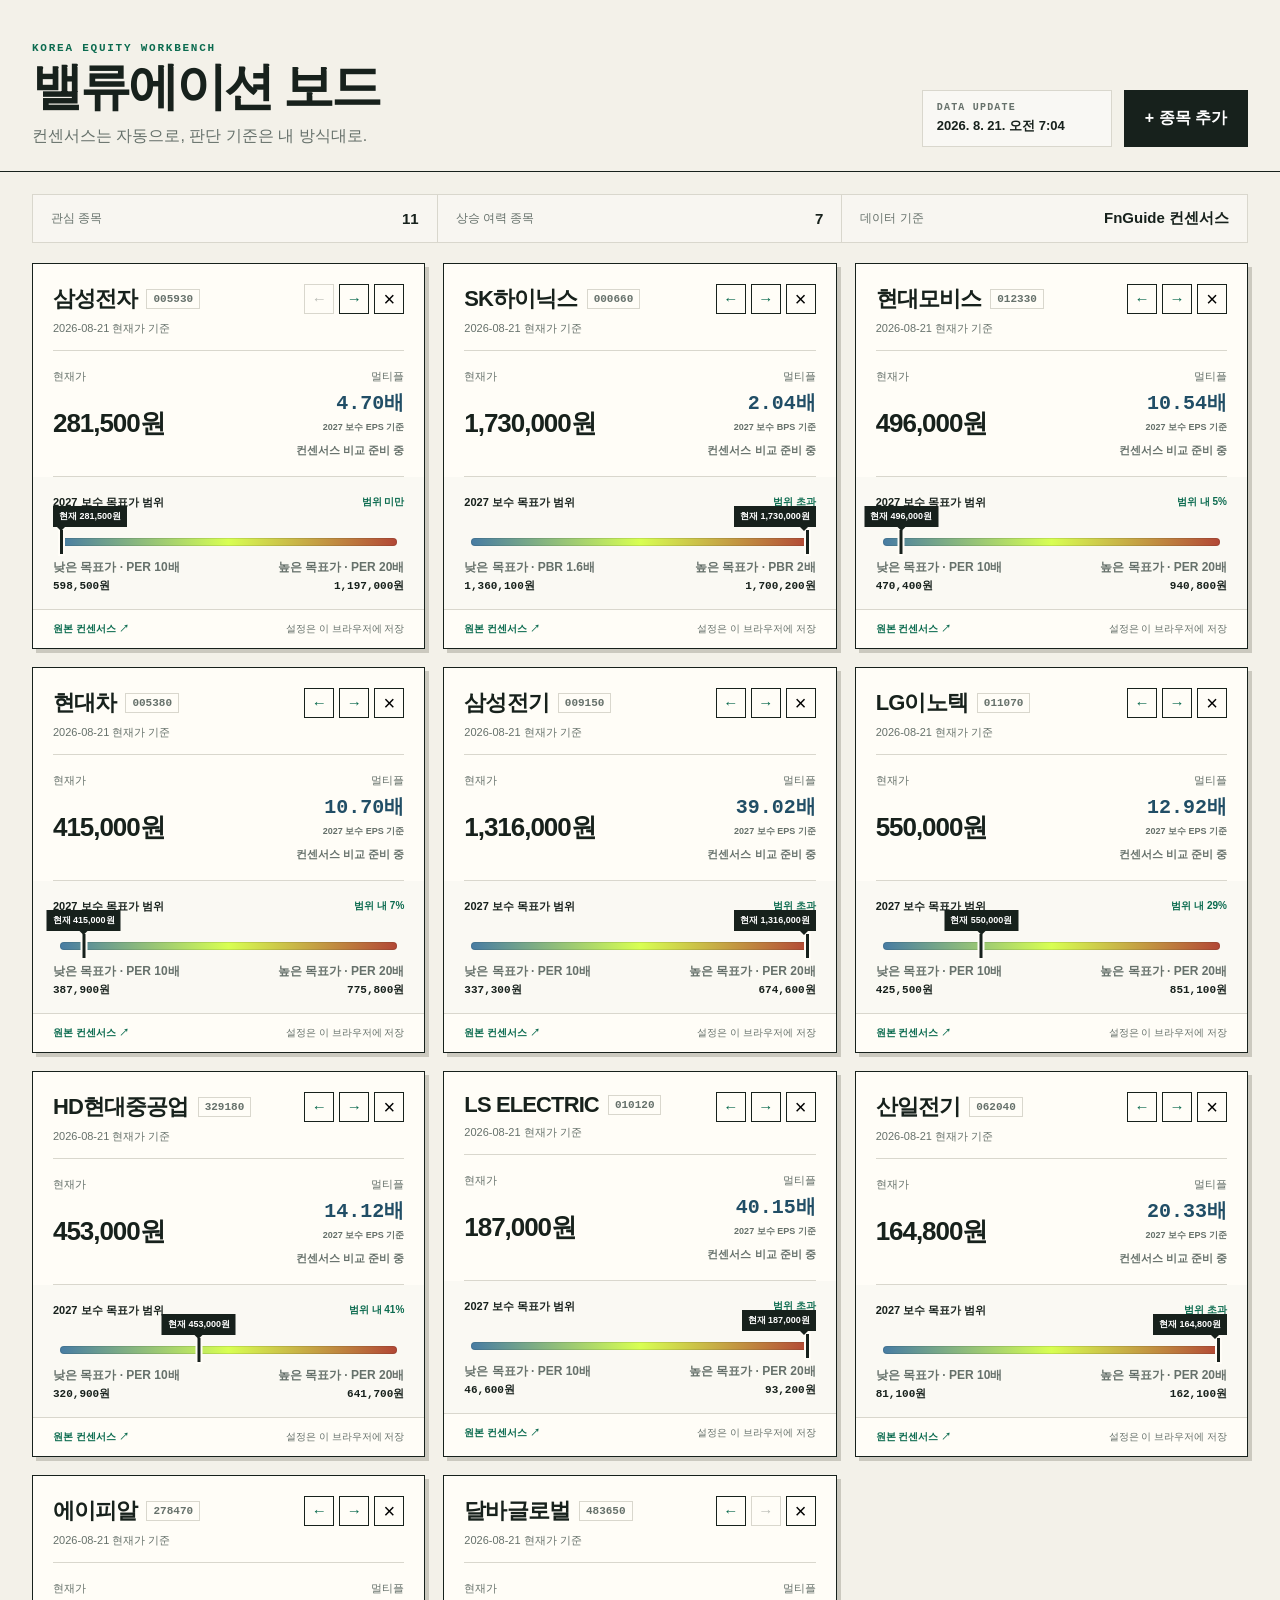
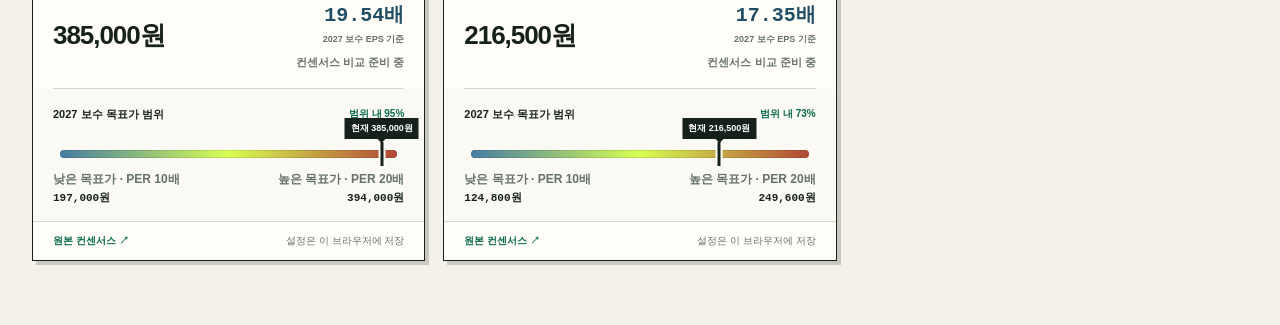
==== index.html @ d500b99c "Add files via upload" ====
<!doctype html>
<html lang="ko">
<head>
  <meta charset="utf-8">
  <meta name="viewport" content="width=device-width, initial-scale=1">
  <meta name="description" content="한국 주식의 PER·PBR 목표가를 한 화면에서 비교하는 밸류에이션 보드">
  <title>한국 주식 밸류에이션 보드</title>
  <link rel="stylesheet" href="styles.css">
</head>
<body>
  <header class="topbar">
    <div>
      <p class="eyebrow">KOREA EQUITY WORKBENCH</p>
      <h1>밸류에이션 보드</h1>
      <p class="subtitle">컨센서스는 자동으로, 판단 기준은 내 방식대로.</p>
    </div>
    <div class="header-actions">
      <div class="update-box"><span>DATA UPDATE</span><strong id="updatedAt">—</strong></div>
      <button class="primary-button" id="addStockButton">+ 종목 추가</button>
    </div>
  </header>

  <main>
    <section class="summary" aria-label="요약">
      <div><span>관심 종목</span><strong id="stockCount">0</strong></div>
      <div><span>상승 여력 종목</span><strong id="upsideCount">0</strong></div>
      <div><span>데이터 기준</span><strong>FnGuide 컨센서스</strong></div>
    </section>
    <div id="notice" class="notice" hidden></div>
    <section id="board" class="board" aria-live="polite"></section>
    <div id="emptyState" class="empty-state" hidden>
      <strong>표시할 종목이 없습니다.</strong>
      <span>종목 추가 버튼에서 6자리 코드를 입력하세요.</span>
    </div>
  </main>

  <dialog id="addDialog">
    <form method="dialog" id="addForm">
      <div class="dialog-heading"><div><p class="eyebrow">WATCHLIST</p><h2>종목 추가</h2></div><button type="button" class="icon-button dialog-close" aria-label="닫기">×</button></div>
      <label>수집 중인 종목 검색 <input id="stockSearch" type="search" placeholder="종목명 또는 종목코드"></label>
      <div id="availableStocks" class="available-stocks" aria-label="현재 수집 중인 종목"></div>
      <p id="availableStocksEmpty" class="list-empty" hidden>검색 결과가 없습니다.</p>
      <div class="dialog-divider"><span>또는 종목코드 직접 입력</span></div>
      <label>종목코드 <input id="stockCode" inputmode="numeric" pattern="[0-9]{6}" maxlength="6" placeholder="예: 000660" required></label>
      <p class="help">수집이 완료된 종목은 즉시 추가됩니다. 새로운 코드는 공용 종목 목록에 등록한 뒤 데이터 수집을 실행해야 합니다.</p>
      <div id="uncataloguedStock" class="uncatalogued" hidden>
        <strong><span id="uncataloguedCode"></span>은 아직 수집되지 않았습니다.</strong>
        <p>GitHub 종목 목록에 코드·종목명을 등록하고 자동 수집을 실행해 주세요.</p>
        <a href="https://github.com/813shlee/vb2/edit/main/config/stocks.json" target="_blank" rel="noreferrer">종목 목록 편집하기 ↗</a>
      </div>
      <div class="dialog-actions"><button type="button" class="secondary-button dialog-close">취소</button><button value="default" class="primary-button">추가</button></div>
    </form>
  </dialog>

  <dialog id="detailDialog" class="detail-dialog">
    <button type="button" class="icon-button detail-close" aria-label="상세 창 닫기">×</button>
    <div id="detailContent"></div>
  </dialog>

  <template id="cardTemplate">
    <article class="stock-card">
      <header class="card-header">
        <div><div class="stock-name-row"><h2 class="stock-name"></h2><span class="stock-code"></span></div><p class="quote-date"></p></div>
        <div class="card-actions">
          <button class="icon-button move-button move-back" type="button" aria-label="한 칸 앞으로 이동">←</button>
          <button class="icon-button move-button move-forward" type="button" aria-label="한 칸 뒤로 이동">→</button>
          <button class="icon-button remove-button" type="button" aria-label="종목 삭제">×</button>
        </div>
      </header>
      <div class="price-row"><div><span>현재가</span><strong class="current-price"></strong></div><div class="current-multiple"><span>멀티플</span><strong></strong><small class="multiple-basis"></small><small class="consensus-change"></small></div></div>
      <div class="controls">
        <label>평가 방식<select class="metric-select"><option>PER</option><option>PBR</option></select></label>
        <label>2027 반영률<div class="input-suffix"><input class="discount-input" type="number" min="0" max="150" step="1"><span>%</span></div></label>
      </div>
      <div class="multiples" aria-label="목표 배수"></div>
      <div class="table-scroll"><table><thead><tr><th>기준</th><th class="basis-heading">EPS</th><th>목표 1</th><th>목표 2</th><th>목표 3</th></tr></thead><tbody></tbody></table></div>
      <section class="valuation-range" aria-label="2027 보수 목표가 범위" hidden>
        <div class="range-heading"><strong>2027 보수 목표가 범위</strong><span class="range-status"></span></div>
        <div class="range-chart">
          <div class="current-marker"><span class="current-marker-label"></span><i></i></div>
          <div class="range-track"></div>
        </div>
        <div class="range-labels"><span><small class="range-low-caption">낮은 목표가</small><strong class="range-low"></strong></span><span><small class="range-high-caption">높은 목표가</small><strong class="range-high"></strong></span></div>
      </section>
      <section class="investor-flow" aria-label="기관·외국인 순매매 수량" hidden>
        <div class="investor-heading"><strong>투자자별 순매매</strong><span class="investor-date"></span></div>
        <div class="investor-grid">
          <div><span>기관</span><strong class="institution-flow"></strong><small class="institution-state"></small></div>
          <div><span>외국인</span><strong class="foreign-flow"></strong><small class="foreign-state"></small></div>
        </div>
      </section>
      <footer><a class="source-link" target="_blank" rel="noreferrer">원본 컨센서스 ↗</a><span class="storage-note">설정은 이 브라우저에 저장</span></footer>
    </article>
  </template>
  <script src="app.js" defer></script>
</body>
</html>
---- styles.css ----
:root { --ink:#17211c; --muted:#66716b; --paper:#f3f1e9; --card:#fffdf7; --line:#d9d7cd; --green:#0b6b4f; --red:#b24735; --accent:#d8ff52; --blue:#214e66; }
* { box-sizing:border-box; }
body { margin:0; background:var(--paper); color:var(--ink); font-family:Pretendard,"Noto Sans KR","Apple SD Gothic Neo",Arial,sans-serif; }
button,input,select { font:inherit; }
.topbar { max-width:1560px; margin:auto; padding:42px 32px 24px; display:flex; align-items:flex-end; justify-content:space-between; gap:24px; border-bottom:1px solid var(--ink); }
.eyebrow { margin:0 0 8px; font:700 11px/1.2 ui-monospace,monospace; letter-spacing:.16em; color:var(--green); }
h1 { margin:0; font-size:clamp(34px,4vw,64px); letter-spacing:-.06em; line-height:.95; }
.subtitle { margin:14px 0 0; color:var(--muted); }
.header-actions { display:flex; gap:12px; align-items:stretch; }
.update-box { min-width:190px; border:1px solid var(--line); padding:11px 14px; background:rgba(255,255,255,.5); display:grid; gap:4px; }
.update-box span { font:700 10px ui-monospace,monospace; letter-spacing:.12em; color:var(--muted); }
.update-box strong { font-size:13px; }
.primary-button,.secondary-button,.icon-button { border:1px solid var(--ink); cursor:pointer; }
.primary-button { background:var(--ink); color:white; padding:0 20px; font-weight:750; }
.primary-button:hover { background:var(--green); }
.secondary-button { background:transparent; padding:12px 20px; }
main { max-width:1560px; margin:auto; padding:22px 32px 64px; }
.summary { display:grid; grid-template-columns:repeat(3,1fr); border:1px solid var(--line); margin-bottom:20px; background:rgba(255,255,255,.35); }
.summary div { padding:14px 18px; display:flex; align-items:center; justify-content:space-between; border-right:1px solid var(--line); }
.summary div:last-child { border:0; }
.summary span { color:var(--muted); font-size:12px; }
.summary strong { font-size:15px; }
.notice { padding:12px 16px; margin-bottom:20px; background:#fff1bd; border-left:4px solid #c79314; font-size:13px; }
.board { display:grid; grid-template-columns:repeat(3,minmax(0,1fr)); gap:18px; }
.stock-card { background:var(--card); border:1px solid var(--ink); box-shadow:4px 4px 0 #cbc9bf; min-width:0; }
.stock-card.stale-card { border-color:#b88715; box-shadow:4px 4px 0 #e4c978; }
.card-header { display:flex; justify-content:space-between; padding:20px 20px 14px; }
.card-actions { display:flex; gap:5px; }
.stock-name-row { display:flex; align-items:center; gap:9px; }
.stock-name { margin:0; font-size:22px; letter-spacing:-.04em; }
.dashboard-card .stock-name { cursor:pointer; text-decoration:underline; text-decoration-color:transparent; text-underline-offset:5px; transition:text-decoration-color .15s,color .15s; }
.dashboard-card .stock-name:hover,.dashboard-card .stock-name:focus-visible { color:var(--green); text-decoration-color:var(--green); outline:none; }
.stock-code { font:700 11px ui-monospace,monospace; padding:3px 6px; color:var(--muted); border:1px solid var(--line); }
.quote-date { margin:7px 0 0; color:var(--muted); font-size:11px; }
.stale-card .quote-date { color:#9a6810; font-weight:750; }
.icon-button { width:30px; height:30px; background:transparent; font-size:20px; line-height:1; }
.move-button { color:var(--green); font-size:15px; font-weight:800; }
.move-button:hover:not(:disabled) { background:#f0f7d3; }
.move-button:disabled { color:#bbbdb7; border-color:var(--line); cursor:default; }
.price-row { margin:0 20px; padding:18px 0; border-top:1px solid var(--line); border-bottom:1px solid var(--line); display:flex; justify-content:space-between; }
.price-row div { display:grid; gap:5px; }
.price-row div:last-child { text-align:right; }
.price-row span { font-size:11px; color:var(--muted); }
.current-price { font-size:26px; letter-spacing:-.04em; }
.current-multiple strong { font:700 20px ui-monospace,monospace; color:var(--blue); }
.current-multiple small { display:block; color:var(--muted); font-size:9px; font-weight:650; }
.current-multiple .consensus-change { margin-top:4px; font-size:10px; font-weight:800; }
.change-up { color:var(--green); }
.change-down { color:var(--red); }
.change-flat { color:var(--muted); }
.controls { padding:16px 20px 10px; display:grid; grid-template-columns:1fr 1fr; gap:10px; }
label { display:grid; gap:6px; font-size:11px; font-weight:700; color:var(--muted); }
select,input { width:100%; height:36px; border:1px solid var(--line); background:white; color:var(--ink); padding:0 9px; border-radius:0; }
.input-suffix { display:flex; align-items:center; position:relative; }
.input-suffix span { position:absolute; right:10px; font-size:11px; color:var(--muted); }
.input-suffix input { padding-right:30px; }
.multiples { display:grid; grid-template-columns:repeat(3,1fr); gap:7px; padding:0 20px 16px; }
.table-scroll { overflow-x:auto; border-top:1px solid var(--ink); }
table { width:100%; border-collapse:collapse; font-size:12px; }
th { padding:9px 8px; color:var(--muted); font-size:10px; text-align:right; border-bottom:1px solid var(--line); }
th:first-child,td:first-child { text-align:left; padding-left:20px; }
td { padding:11px 8px; text-align:right; border-bottom:1px solid var(--line); white-space:nowrap; }
td small { display:block; margin-top:3px; color:var(--muted); font-size:9px; }
.basis-change { font-weight:800; }
tr.conservative { background:#f0f7d3; }
.potential-text { font-weight:800; }
.potential-text.up { color:var(--green); }
.potential-text.down { color:var(--red); }
.valuation-range { padding:18px 20px 16px; border-bottom:1px solid var(--line); background:#faf9f3; }
.valuation-range[hidden] { display:none; }
.range-heading { display:flex; align-items:center; justify-content:space-between; margin-bottom:28px; }
.range-heading strong { font-size:11px; }
.range-status { color:var(--green); font-size:10px; font-weight:800; }
.range-chart { position:relative; height:12px; margin:0 7px; }
.range-track { position:absolute; inset:0; height:8px; border-radius:99px; background:linear-gradient(90deg,#477ca3 0%,#d8ff52 50%,#b24735 100%); box-shadow:inset 0 0 0 1px rgba(23,33,28,.12); }
.current-marker { position:absolute; z-index:1; top:-8px; transform:translateX(-50%); display:grid; justify-items:center; }
.current-marker i { width:3px; height:24px; background:var(--ink); box-shadow:0 0 0 2px var(--card); }
.current-marker-label { position:absolute; bottom:27px; padding:4px 6px; background:var(--ink); color:white; font-size:9px; font-weight:800; white-space:nowrap; }
.current-marker-label::after { content:""; position:absolute; left:50%; top:100%; transform:translateX(-50%); border:4px solid transparent; border-top-color:var(--ink); }
.current-marker.outside-low { transform:none; }
.current-marker.outside-low .current-marker-label { left:-7px; }
.current-marker.outside-low .current-marker-label::after { left:8px; }
.current-marker.outside-high { transform:translateX(-100%); }
.current-marker.outside-high .current-marker-label { right:-7px; }
.current-marker.outside-high .current-marker-label::after { left:auto; right:4px; }
.range-labels { display:flex; justify-content:space-between; margin-top:9px; }
.range-labels span { display:grid; gap:2px; }
.range-labels span:last-child { text-align:right; }
.range-labels small { color:var(--muted); font-size:12px; font-weight:750; }
.range-labels strong { font:750 11px ui-monospace,monospace; }
.investor-flow { padding:16px 20px 18px; border-bottom:1px solid var(--line); background:white; }
.investor-flow[hidden] { display:none; }
.investor-heading { display:flex; align-items:center; justify-content:space-between; margin-bottom:11px; }
.investor-heading strong { font-size:11px; }
.investor-heading span { color:var(--muted); font-size:9px; }
.investor-grid { display:grid; grid-template-columns:1fr 1fr; border:1px solid var(--line); }
.investor-grid > div { padding:11px 12px; display:grid; grid-template-columns:auto 1fr auto; align-items:center; gap:8px; }
.investor-grid > div:first-child { border-right:1px solid var(--line); }
.investor-grid span { color:var(--muted); font-size:10px; font-weight:750; }
.investor-grid strong { text-align:right; font:800 13px ui-monospace,monospace; }
.investor-grid small { font-size:9px; font-weight:800; }
.net-buy { color:#c43b32; }
.net-sell { color:#2868b2; }
.net-flat { color:var(--muted); }
.dashboard-card .controls,.dashboard-card .multiples,.dashboard-card .table-scroll { display:none; }
.detail-dialog { width:min(1080px,calc(100% - 32px)); max-height:calc(100vh - 32px); padding:44px 18px 18px; overflow:auto; }
.detail-dialog .detail-close { position:absolute; top:10px; right:10px; z-index:2; background:var(--card); }
.detail-dialog .stock-card { box-shadow:none; }
.detail-card .card-actions { display:none; }
.detail-card .table-scroll { max-height:none; }
.stock-card footer { padding:12px 20px; display:flex; justify-content:space-between; font-size:10px; color:var(--muted); }
.source-link { color:var(--green); text-decoration:none; font-weight:700; }
.empty-state { padding:70px; border:1px dashed var(--muted); text-align:center; }
.empty-state span { display:block; margin-top:8px; color:var(--muted); }
dialog { width:min(540px,calc(100% - 32px)); max-height:min(760px,calc(100vh - 32px)); border:1px solid var(--ink); padding:24px; background:var(--card); box-shadow:8px 8px 0 rgba(0,0,0,.2); }
dialog::backdrop { background:rgba(15,22,18,.55); }
.dialog-heading { display:flex; justify-content:space-between; align-items:flex-start; margin-bottom:22px; }
.dialog-heading h2 { margin:0; font-size:28px; }
.available-stocks { margin-top:10px; max-height:280px; overflow:auto; border:1px solid var(--line); background:white; }
.available-stock { width:100%; min-height:52px; padding:9px 12px; border:0; border-bottom:1px solid var(--line); background:white; color:var(--ink); display:flex; align-items:center; justify-content:space-between; text-align:left; cursor:pointer; }
.available-stock:last-child { border-bottom:0; }
.available-stock:hover:not(:disabled),.available-stock:focus-visible:not(:disabled) { background:#f0f7d3; outline:2px solid var(--green); outline-offset:-2px; }
.available-stock span { display:grid; gap:3px; }
.available-stock strong { font-size:13px; }
.available-stock small { color:var(--muted); font:700 10px ui-monospace,monospace; }
.available-stock em { min-width:48px; color:var(--green); font-size:11px; font-style:normal; font-weight:800; text-align:right; }
.available-stock:disabled { background:#f2f1ec; color:var(--muted); cursor:default; }
.available-stock:disabled em { color:var(--muted); }
.list-empty { margin:10px 0 0; padding:18px; border:1px dashed var(--line); color:var(--muted); font-size:12px; text-align:center; }
.dialog-divider { display:flex; align-items:center; gap:10px; margin:20px 0 14px; color:var(--muted); font-size:10px; font-weight:800; }
.dialog-divider::before,.dialog-divider::after { content:""; height:1px; flex:1; background:var(--line); }
.help { color:var(--muted); font-size:12px; line-height:1.5; }
.uncatalogued { margin-top:14px; padding:13px 14px; border:1px solid #c79314; background:#fff6cf; color:var(--ink); }
.uncatalogued strong { font-size:13px; }
.uncatalogued p { margin:6px 0 9px; color:var(--muted); font-size:11px; line-height:1.5; }
.uncatalogued a { color:var(--green); font-size:12px; font-weight:800; text-decoration:none; }
.dialog-actions { display:flex; justify-content:flex-end; gap:8px; margin-top:24px; }
.dialog-actions .primary-button { padding:12px 20px; }
@media (max-width:1100px) { .board { grid-template-columns:repeat(2,minmax(0,1fr)); } }
@media (max-width:700px) {
  .topbar { padding:28px 18px 18px; align-items:stretch; flex-direction:column; }
  .header-actions { display:grid; grid-template-columns:1fr auto; }
  main { padding:16px 18px 44px; }
  .summary { grid-template-columns:1fr 1fr; }
  .summary div:nth-child(2) { border-right:0; }
  .summary div:last-child { display:none; }
  .board { grid-template-columns:1fr; }
  .stock-card { box-shadow:3px 3px 0 #cbc9bf; }
  .current-price { font-size:24px; }
  .storage-note { display:none; }
  .investor-grid { grid-template-columns:1fr; }
  .investor-grid > div:first-child { border-right:0; border-bottom:1px solid var(--line); }
  .detail-dialog { width:calc(100% - 16px); max-height:calc(100vh - 16px); padding:42px 8px 8px; }
}
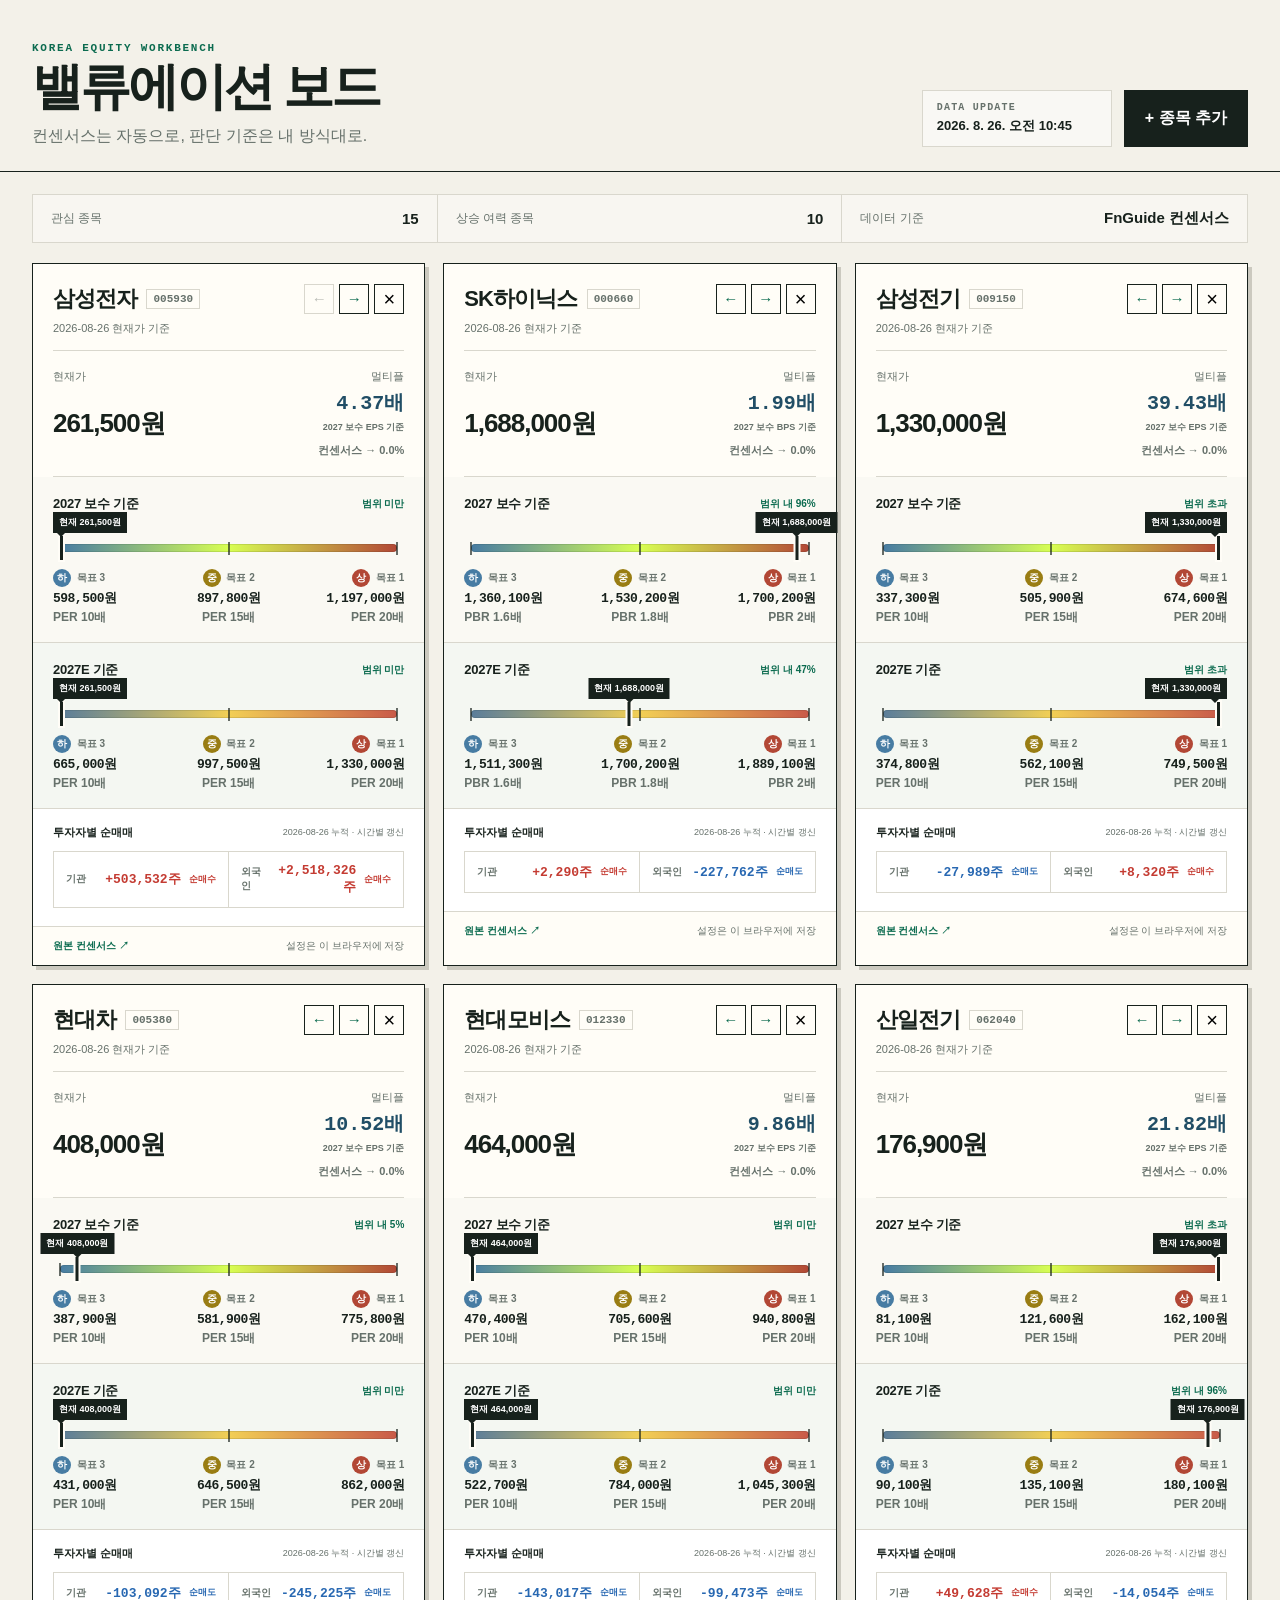
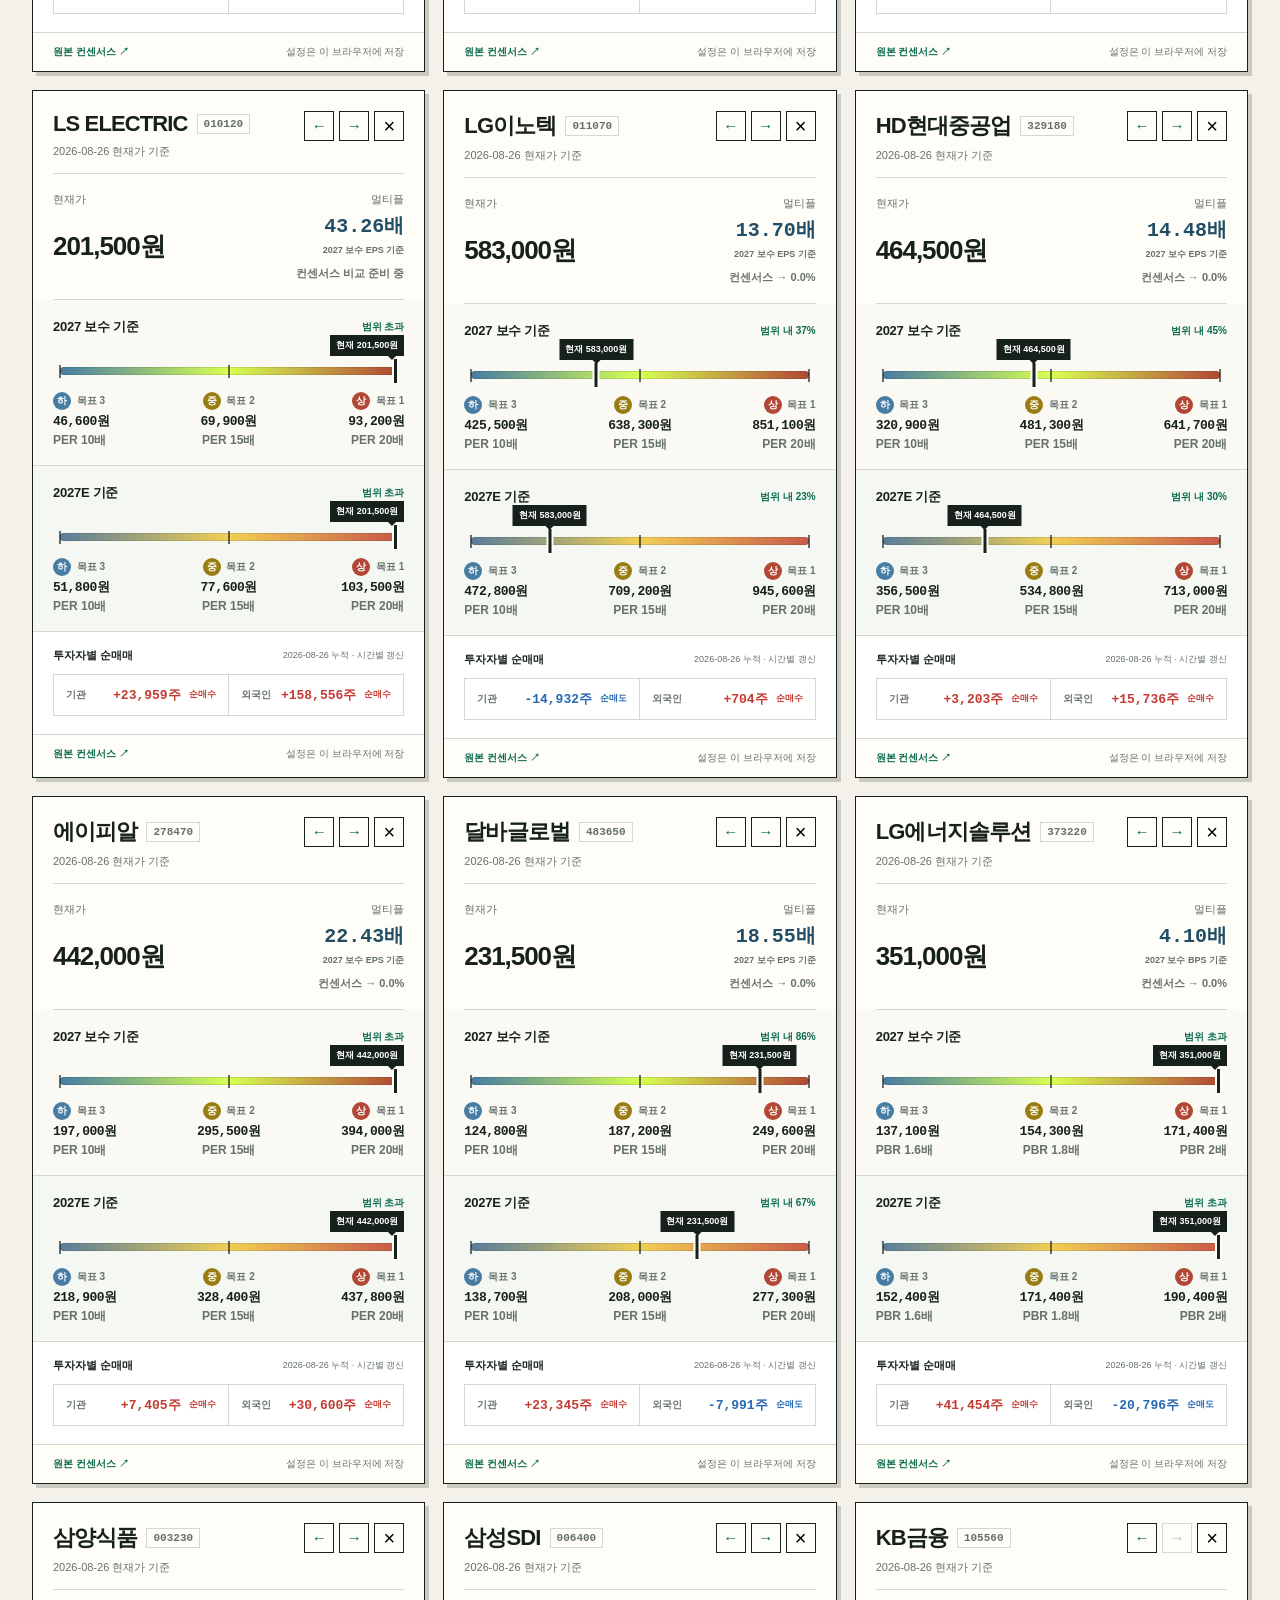
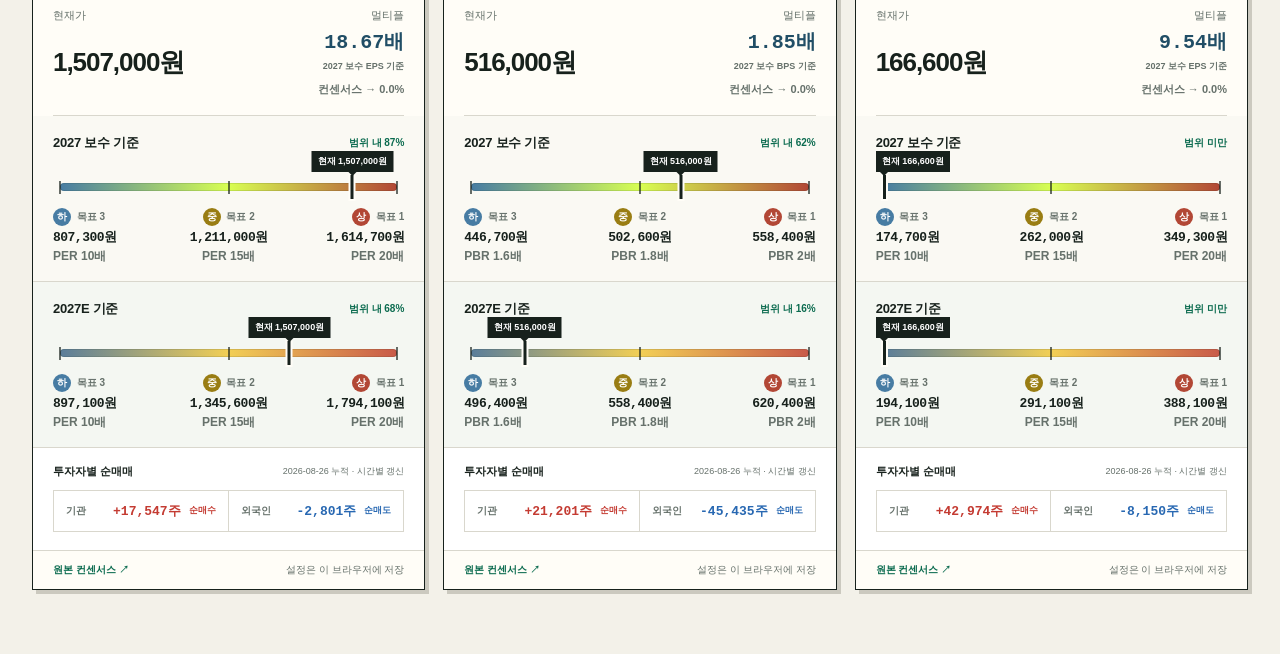
==== commit 4e367a02: "Add files via upload" ====
--- a/index.html
+++ b/index.html
@@ -74,14 +74,26 @@
       </div>
       <div class="multiples" aria-label="목표 배수"></div>
       <div class="table-scroll"><table><thead><tr><th>기준</th><th class="basis-heading">EPS</th><th>목표 1</th><th>목표 2</th><th>목표 3</th></tr></thead><tbody></tbody></table></div>
-      <section class="valuation-range" aria-label="2027 보수 목표가 범위" hidden>
-        <div class="range-heading"><strong>2027 보수 목표가 범위</strong><span class="range-status"></span></div>
-        <div class="range-chart">
-          <div class="current-marker"><span class="current-marker-label"></span><i></i></div>
-          <div class="range-track"></div>
-        </div>
-        <div class="range-labels"><span><small class="range-low-caption">낮은 목표가</small><strong class="range-low"></strong></span><span><small class="range-high-caption">높은 목표가</small><strong class="range-high"></strong></span></div>
-      </section>
+      <div class="valuation-ranges">
+        <section class="valuation-range" data-range="conservative" aria-label="2027 보수 목표가 범위" hidden>
+          <div class="range-heading"><strong>2027 보수 기준</strong><span class="range-status"></span></div>
+          <div class="range-chart">
+            <div class="range-track"></div>
+            <div class="range-target-ticks" aria-hidden="true"></div>
+            <div class="current-marker"><span class="current-marker-label"></span><i></i></div>
+          </div>
+          <div class="range-targets" aria-label="2027 보수 상중하 목표가"></div>
+        </section>
+        <section class="valuation-range estimate-range" data-range="estimate" aria-label="2027E 목표가 범위" hidden>
+          <div class="range-heading"><strong>2027E 기준</strong><span class="range-status"></span></div>
+          <div class="range-chart">
+            <div class="range-track"></div>
+            <div class="range-target-ticks" aria-hidden="true"></div>
+            <div class="current-marker"><span class="current-marker-label"></span><i></i></div>
+          </div>
+          <div class="range-targets" aria-label="2027E 상중하 목표가"></div>
+        </section>
+      </div>
       <section class="investor-flow" aria-label="기관·외국인 순매매 수량" hidden>
         <div class="investor-heading"><strong>투자자별 순매매</strong><span class="investor-date"></span></div>
         <div class="investor-grid">
--- a/styles.css
+++ b/styles.css
@@ -66,13 +66,18 @@
 .potential-text { font-weight:800; }
 .potential-text.up { color:var(--green); }
 .potential-text.down { color:var(--red); }
-.valuation-range { padding:18px 20px 16px; border-bottom:1px solid var(--line); background:#faf9f3; }
+.valuation-ranges { border-bottom:1px solid var(--line); background:#faf9f3; }
+.valuation-range { padding:18px 20px 16px; }
+.valuation-range + .valuation-range { border-top:1px solid var(--line); background:#f4f7f2; }
 .valuation-range[hidden] { display:none; }
-.range-heading { display:flex; align-items:center; justify-content:space-between; margin-bottom:28px; }
-.range-heading strong { font-size:11px; }
+.range-heading { display:flex; align-items:center; justify-content:space-between; margin-bottom:31px; }
+.range-heading strong { font-size:13px; letter-spacing:-.02em; }
 .range-status { color:var(--green); font-size:10px; font-weight:800; }
 .range-chart { position:relative; height:12px; margin:0 7px; }
 .range-track { position:absolute; inset:0; height:8px; border-radius:99px; background:linear-gradient(90deg,#477ca3 0%,#d8ff52 50%,#b24735 100%); box-shadow:inset 0 0 0 1px rgba(23,33,28,.12); }
+.estimate-range .range-track { background:linear-gradient(90deg,#5a7d9a 0%,#f2cf55 50%,#c95a49 100%); }
+.range-target-ticks { position:absolute; inset:0; height:8px; }
+.range-target-ticks i { position:absolute; top:-2px; width:2px; height:13px; transform:translateX(-50%); background:rgba(23,33,28,.65); }
 .current-marker { position:absolute; z-index:1; top:-8px; transform:translateX(-50%); display:grid; justify-items:center; }
 .current-marker i { width:3px; height:24px; background:var(--ink); box-shadow:0 0 0 2px var(--card); }
 .current-marker-label { position:absolute; bottom:27px; padding:4px 6px; background:var(--ink); color:white; font-size:9px; font-weight:800; white-space:nowrap; }
@@ -83,11 +88,17 @@
 .current-marker.outside-high { transform:translateX(-100%); }
 .current-marker.outside-high .current-marker-label { right:-7px; }
 .current-marker.outside-high .current-marker-label::after { left:auto; right:4px; }
-.range-labels { display:flex; justify-content:space-between; margin-top:9px; }
-.range-labels span { display:grid; gap:2px; }
-.range-labels span:last-child { text-align:right; }
-.range-labels small { color:var(--muted); font-size:12px; font-weight:750; }
-.range-labels strong { font:750 11px ui-monospace,monospace; }
+.range-targets { display:grid; grid-template-columns:repeat(3,minmax(0,1fr)); gap:7px; margin-top:13px; }
+.range-target { min-width:0; display:grid; gap:2px; }
+.range-target:nth-child(2) { text-align:center; }
+.range-target:last-child { text-align:right; }
+.range-target span { color:var(--muted); font-size:10px; font-weight:800; }
+.range-target span b { display:inline-grid; place-items:center; min-width:18px; height:18px; margin-right:3px; border-radius:50%; background:var(--ink); color:white; font-size:10px; }
+.range-target-low span b { background:#477ca3; }
+.range-target-mid span b { background:#997d13; }
+.range-target-high span b { background:#b24735; }
+.range-target strong { overflow:hidden; text-overflow:ellipsis; font:850 13px ui-monospace,monospace; letter-spacing:-.04em; }
+.range-target small { color:var(--muted); font-size:12px; font-weight:800; }
 .investor-flow { padding:16px 20px 18px; border-bottom:1px solid var(--line); background:white; }
 .investor-flow[hidden] { display:none; }
 .investor-heading { display:flex; align-items:center; justify-content:space-between; margin-bottom:11px; }
